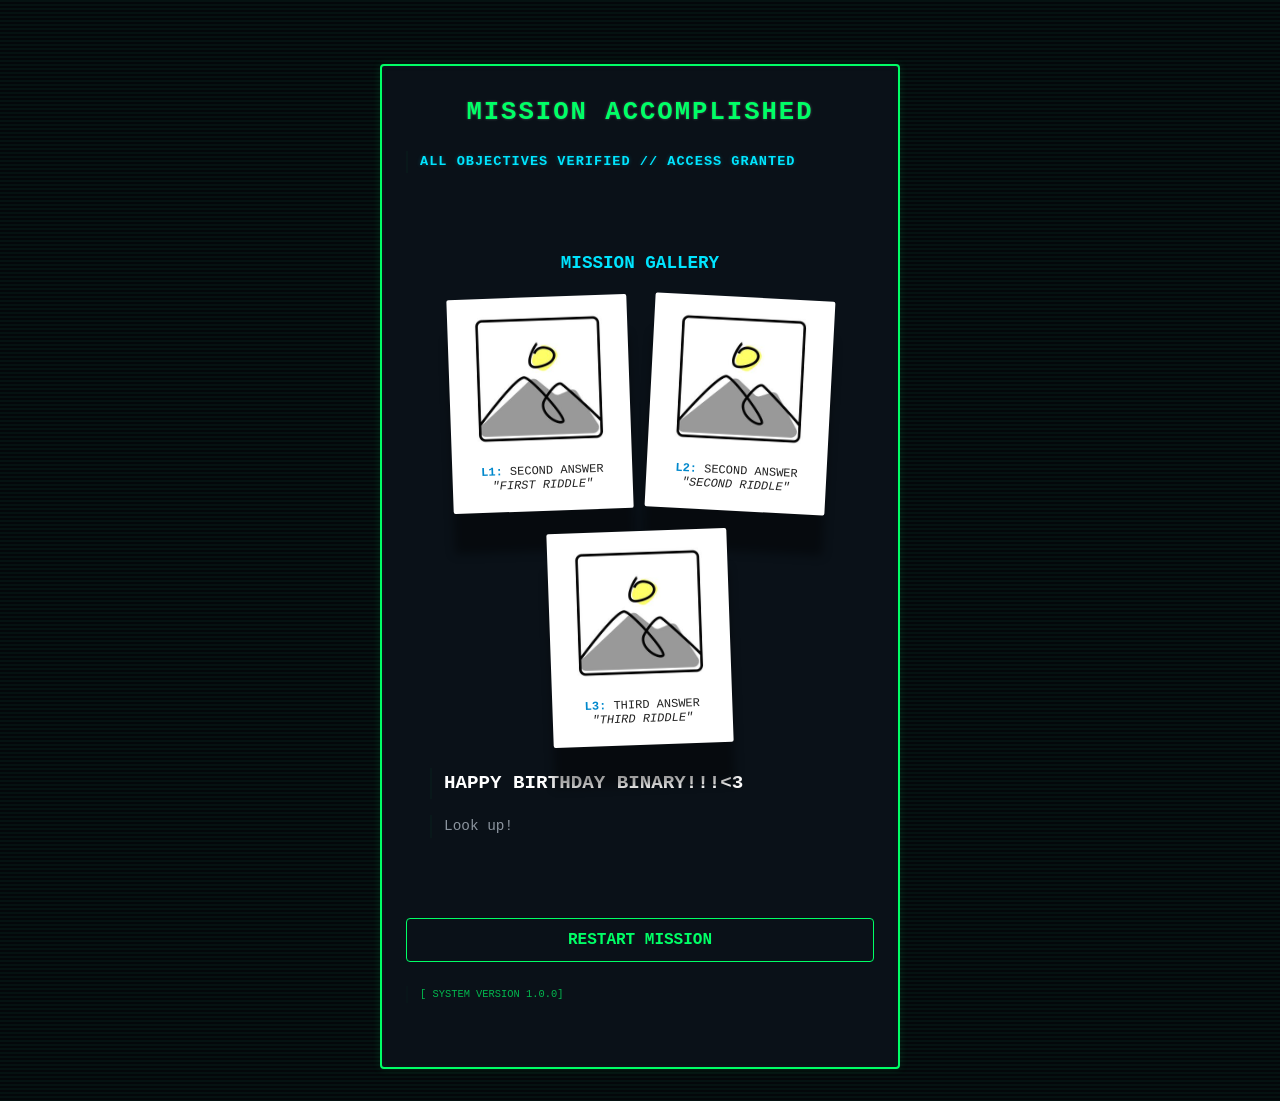
==== birthday.html @ f7046c7c "Add files via upload" ====
<!DOCTYPE html>
<html lang="en">
    <head>
        <meta charset="UTF-8">
        <meta name="viewport" content="width=device-width, initial-scale=1.0">
        <title>Mission Control - Victory</title>
        <link rel="stylesheet" href="style.css">
    </head>
    <body>
        <div class="container">
            <h1 style="color: #00ff66">MISSION ACCOMPLISHED</h1>
            <p class="status">ALL OBJECTIVES VERIFIED // ACCESS GRANTED</p>
            <div class="riddle-box" style="text-align: center; border-color: #00ff66; padding: 1.5rem; margin: 1.5rem 0">
            <h2 style="color: #00e5ff; margin-top: 2rem; font-size: 1.1rem;">MISSION GALLERY</h2>
            <div id="polaroid-gallery" class="polaroid-container"></div>
            <p style="color: #ffffff; font-size: 1.2rem; font-weight: bold; margin-top:10px;">
            HAPPY BIRTHDAY BINARY!!!<3
        </p>
        <p style="color: #8b949e; margin-top: 10px; font-size: 0.9rem;">
            Look up!
        </p>
            </div>
            <button id="submit-btn" onclick="resetProgress()">RESTART MISSION</button>
            <p class="system-version">[ SYSTEM VERSION 1.0.0]</p>
        </div>

        <script>
            function resetProgress(){
                localStorage.clear()
                window.location.href = "game.html";
            }
            const MISSION = [
                { riddle: "FIRST RIDDLE", answer: "SECOND ANSWER" },
                { riddle: "SECOND RIDDLE", answer: "SECOND ANSWER" },
                { riddle: "THIRD RIDDLE", answer: "THIRD ANSWER" }
            ];
            window.onload = function(){
                const gallery = document.getElementById("polaroid-gallery");
                if (!gallery) return;
                gallery.innerHTML = "";

                MISSION.forEach((item, index) => {
                const photoData = localStorage.getItem(`mission_photo_${index}`);

                const card = document.createElement("div");
                card.className = "polaroid-card";

                const img = document.createElement("img")
                img.src = photoData ? photoData : "my-photo.jpg"

                const caption = document.createElement("div")
                caption.className = "polaroid-caption"
                caption.innerHTML = `<strong>L${index + 1}:</strong> ${item.answer}<br><em>"${item.riddle}"</em>`;

                card.appendChild(img);
                card.appendChild(caption);
                gallery.appendChild(card);
               
                });
            };
        </script>
    </body>
</html>
---- style.css ----
*{
    box-sizing: border-box;
    margin:0;
    padding: 0;
}
body{
     background-color: #050a0e;
     color: #00ff66;
     font-family: 'Courier New', Courier, monospace;
     text-align: center;
     padding: 2rem 1rem;
     min-height: 100vh;
     background-image: linear-gradient(
          rgba(0, 255, 102, 0.03) 50%,
        rgba(0, 0, 0, 0.25) 50%
     );
     background-size: 100% 4px;
}


.container{
    position: relative;
    max-width: 520px;
    margin: 2rem auto 0 auto;
    border: 2px solid #00ff66;
    padding: 2rem 1.5rem 3rem 1.5rem;
    border-radius: 4px;
    background-color: #0a1118;
    box-shadow: 0 0 10px rgba(0, 255, 102, 0.12), inset 0 0 6px rgba(0, 225, 102, 0.05);
}


.system-version{
    font-size: 0.65rem;
    color: #00ff66;
    margin-top: 1.5rem;
    opacity: 0.7;
    font-family: 'Courier New', Courier, monospace;
}
h1{
    font-size: 1.6rem;
    color: #ffffff;
    text-shadow: 0 0 3px rgba(255, 255, 255, 0.25);
    letter-spacing: 2px;
    margin-bottom: 1.5rem;
}
.status{
    color: #00e5ff;
    font-weight: bold;
    letter-spacing: 1px;
    font-size: 0.85rem;
    margin-bottom: 1.5rem;
    text-shadow: 0 0 4px rgba(0, 229, 255, 0.25);
}
.ai-photo-wrapper{
    position: relative;
    display: inline-block;
    margin: 1.5rem auto;
}
.ai-photo{
    width: 200px;
    height: 200px;
    object-fit: cover;
    border-radius: 4px;
    border: 2px solid #00e5ff;
    filter: grayscale(100%) contrast(120%);
    box-shadow: 0 0 15px rgba(0,229,255,0.3);
}

.ai-photo-wrapper::before{
    content: "Agent: Binary";
    position: absolute;
    top: 6px;
    left: 6px;
    background: rgba(5, 10, 14, 0.8);
    color: #00e5ff;
    font-size: 0.65rem;
    padding: 2px 6px;
    border: 1px solid #00e5ff;
}
p{
    color: #b0c4de;
    line-height: 1.6;
    font-size: 0.9rem;
    text-align: left;
    margin-bottom: 1rem;
    border-left: 2px solid rgba(0, 255, 102, 0.03);
    padding-left: 0.75rem;
}
p strong{
    color: #00ff66;
}
.btn-start{
    display: block;
    width: 100%;
    margin-top: 2rem;
    padding: 1rem;
    background-color: transparent;
    color: #00ff66;
    text-decoration: none;
    font-weight: bold;
    font-family: 'Courier New', Courier, monospace;
    border: 2px solid #00ff66;
    border-radius: 4px;
    font-size: 1rem;
    letter-spacing: 2px;
    transition: all 0.2s ease-in-out;
    box-shadow: 0 0 10px rgba(0, 225, 102, 0.2);
}
.btn-start:hover{
    background-color: #00ff66;
    color: #050a0e;
    box-shadow: 0 0 20px rgba(0,255,102,0.8);
    cursor: pointer;
}
.photo-caption{
    font-size: 0.8rem;
    color: #00e5ff;
    margin-top: 0.5rem;
    text-align: center;
}
input[type=file]::file-selector-button{
    background-color: #0a1118;
    color: #00ff66;
    border: 1px solid #00ff66;
    padding: 0.6rem 1rem;
    font-family: 'Courier New', Courier, monospace;
    font-weight: bold;
    border-radius: 4px;
    cursor: pointer;
    margin-right: 10px;
    transition: all 0.2s ease;
    }
    input[type="file"]::file-selector-button:hover{
        background-color: #00ff66;
        color: #0a1118;
        box-shadow: 0 0 12px rgba(0, 225, 102, 0.5);
    }
    .btn-secondary{
       display: inline-block;
       width:fit-content;
       margin: 1.5rem auto 0 auto;
       padding: 0.4rem 0.8rem;
       color: #8b949e;
       border-radius: 4px;
       text-decoration: none;
       font-size: 0.8rem;
       font-family: 'Courier New', Courier, monospace;
       transition: all 0.2s ease;
    }

    .btn-secondary:hover{
        color: #00e5ff;
        border-color: #00e5ff;
    }

    #submit-btn{
        background-color: #0a1118;
        color: #00ff66;
        border: 1px solid #00ff66;
        padding: 0.75rem 1.2rem;
        font-family: 'Courier New', Courier, monospace;
        font-weight: bold;
        font-size: 1rem;
        cursor: pointer;
        border-radius: 4px;
        margin-top: 1rem;
        width: 100%;
        transition: all 0.2s ease;
    }

    #submit-btn:hover{
        background-color: #00ff66;
        color: #0a1118;
        box-shadow: 0 0 12px rgba(0, 255, 102, 0.5);
    }

    .polaroid-container{
        display: flex;
        flex-wrap: wrap;
        gap: 20px;
        justify-content: center;
        margin: 1.5rem 0;
        }

        .polaroid-card{
            background: #ffffff;
            padding: 12px 12px 18px 12px;
            border-radius: 2px;
            box-shadow: 0 40px 10px rgba(0, 0, 0, 0.4);
            width: 180px;
            transform: rotate(-2deg);
            transition: transform 0.2s ease-in-out;
        }

        .polaroid-card:nth-child(even){
            transform: rotate(3deg);
        }
        .polaroid-card img{
            width: 100%;
            height: 140px;
            object-fit: cover;
            background: #000;
        }
        .polaroid-caption{
            color: #222222;
            font-size: 0.75rem;
            margin-top: 10px;
            text-align: center;
            line-height: 1.2;
            font-family: 'Courier New', Courier, monospace;
        }

        .polaroid-caption strong{
            color: #0088cc;
        }
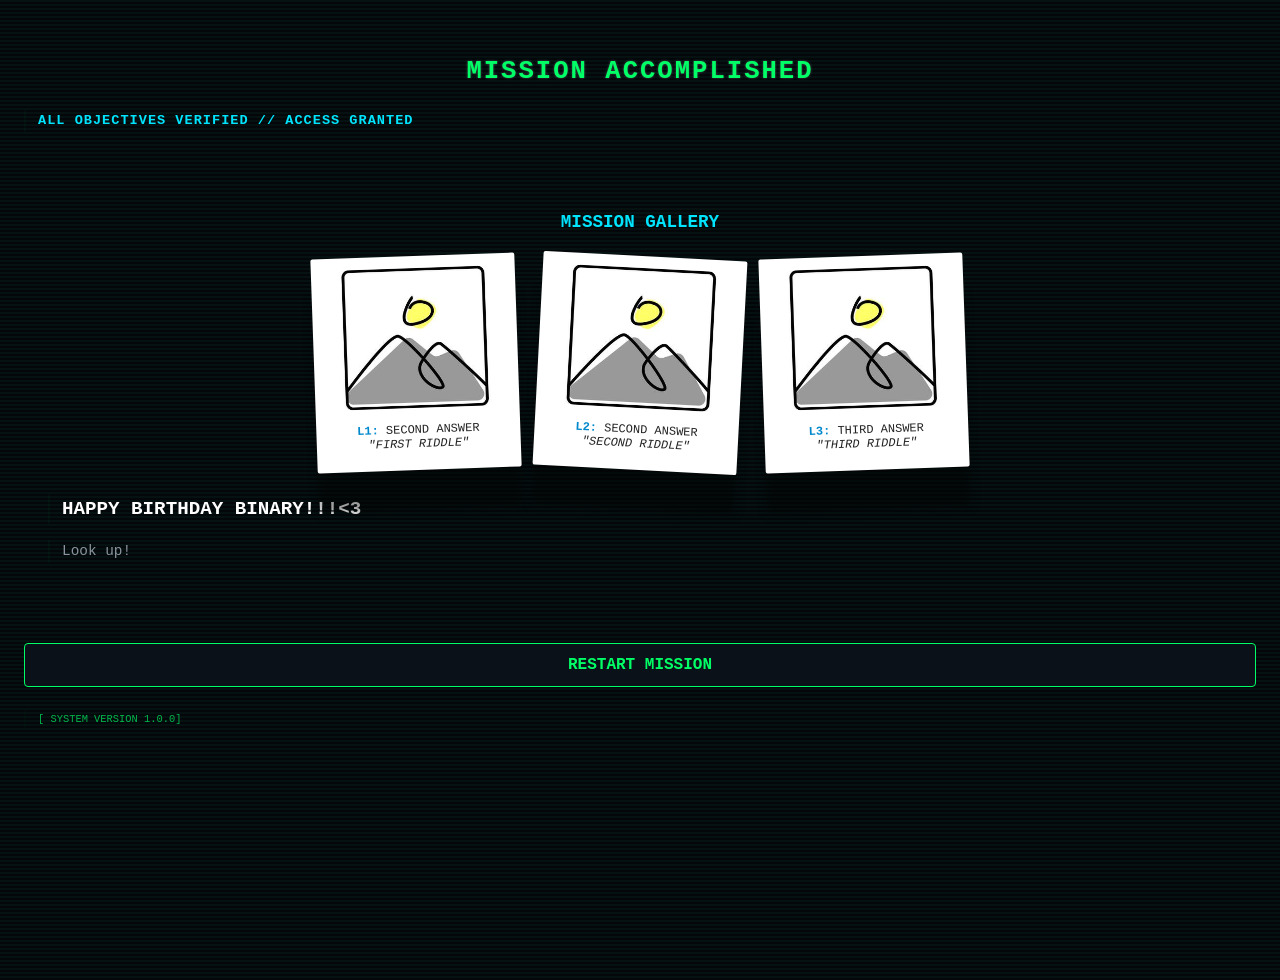
==== commit 235b0478: "Fix HTML structure and ensure proper rendering" ====
--- a/birthday.html
+++ b/birthday.html
@@ -7,7 +7,6 @@
         <link rel="stylesheet" href="style.css">
     </head>
     <body>
-        <div class="container">
             <h1 style="color: #00ff66">MISSION ACCOMPLISHED</h1>
             <p class="status">ALL OBJECTIVES VERIFIED // ACCESS GRANTED</p>
             <div class="riddle-box" style="text-align: center; border-color: #00ff66; padding: 1.5rem; margin: 1.5rem 0">
@@ -22,7 +21,7 @@
             </div>
             <button id="submit-btn" onclick="resetProgress()">RESTART MISSION</button>
             <p class="system-version">[ SYSTEM VERSION 1.0.0]</p>
-        </div>
+
 
         <script>
             function resetProgress(){
@@ -60,4 +59,4 @@
             };
         </script>
     </body>
-</html>+</html>
--- a/style.css
+++ b/style.css
@@ -1,8 +1,3 @@
-*{
-    box-sizing: border-box;
-    margin:0;
-    padding: 0;
-}
 body{
      background-color: #050a0e;
      color: #00ff66;
@@ -16,19 +11,6 @@
      );
      background-size: 100% 4px;
 }
-
-
-.container{
-    position: relative;
-    max-width: 520px;
-    margin: 2rem auto 0 auto;
-    border: 2px solid #00ff66;
-    padding: 2rem 1.5rem 3rem 1.5rem;
-    border-radius: 4px;
-    background-color: #0a1118;
-    box-shadow: 0 0 10px rgba(0, 255, 102, 0.12), inset 0 0 6px rgba(0, 225, 102, 0.05);
-}
-
 
 .system-version{
     font-size: 0.65rem;
@@ -50,7 +32,6 @@
     letter-spacing: 1px;
     font-size: 0.85rem;
     margin-bottom: 1.5rem;
-    text-shadow: 0 0 4px rgba(0, 229, 255, 0.25);
 }
 .ai-photo-wrapper{
     position: relative;
@@ -64,7 +45,6 @@
     border-radius: 4px;
     border: 2px solid #00e5ff;
     filter: grayscale(100%) contrast(120%);
-    box-shadow: 0 0 15px rgba(0,229,255,0.3);
 }
 
 .ai-photo-wrapper::before{
@@ -105,12 +85,10 @@
     font-size: 1rem;
     letter-spacing: 2px;
     transition: all 0.2s ease-in-out;
-    box-shadow: 0 0 10px rgba(0, 225, 102, 0.2);
 }
 .btn-start:hover{
     background-color: #00ff66;
     color: #050a0e;
-    box-shadow: 0 0 20px rgba(0,255,102,0.8);
     cursor: pointer;
 }
 .photo-caption{
@@ -134,7 +112,6 @@
     input[type="file"]::file-selector-button:hover{
         background-color: #00ff66;
         color: #0a1118;
-        box-shadow: 0 0 12px rgba(0, 225, 102, 0.5);
     }
     .btn-secondary{
        display: inline-block;
@@ -213,4 +190,4 @@
 
         .polaroid-caption strong{
             color: #0088cc;
-        }+        }
